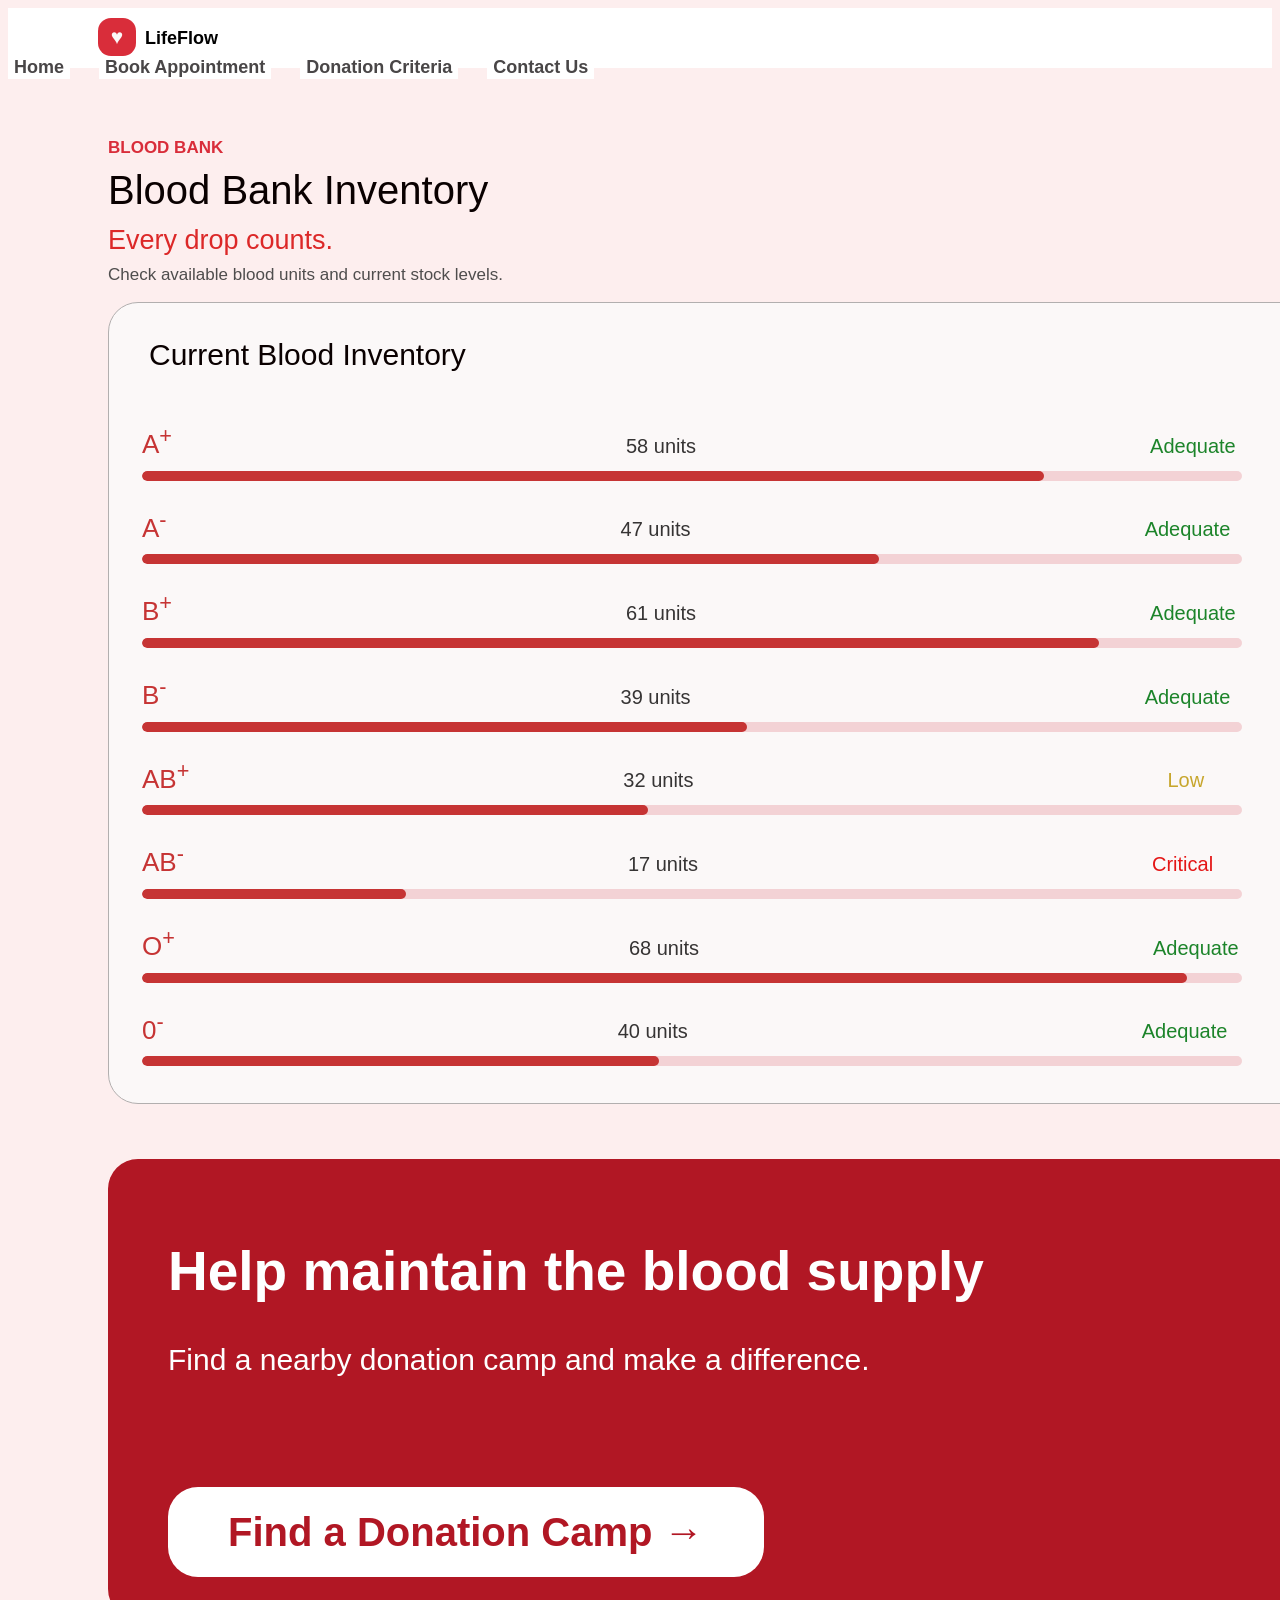
==== blood reserves.html @ 85eaa916 "Add files via upload" ====
<!DOCTYPE html>
<html lang="en">
<head>
    <meta charset="UTF-8">
    <meta name="viewport" content="width=device-width, initial-scale=1.0">
    <link rel="stylesheet" href="blood self.css">
    <link rel="shortcut icon" href="Screenshot.png" type="image/x-icon">
    <title>Blood bank</title>
</head>
<body class="body-2">
    <nav class="navbar">

        <div class="app-logo">
               <a href="blood self.html"><span class="app-logo-p1">♥</span></a>
               <span class="app-logo-p2">LifeFlow</span>
        </div>

        <div class="nav-buttons">
            <a href="blood self.html"><button class="home">Home</button></a>
            <a href="donation camp.html"><button class="appointment">Book Appointment</button></a>
            <button class="donation">Donation Criteria</button>
            <a href=""><button class="contact">Contact Us</button></a>
        </div>
     
    </nav>

    <p class="h1-"><b> BLOOD BANK</b></p>
    <p class="h1-sub"> Blood Bank Inventory</p>
    <p class="h1-sub-1">Every drop counts.</p>
    <p class="h1-sub-2">Check available blood units and current stock levels.</p>

    <div class="reserve-div-1">

        <p class="reserve-div-1-head">  Current Blood Inventory </p>

        <p class="aa-1">A<sup>+</sup></p>
        <p class="aa-2">58 units</p>
        <p class="aa-3">Adequate</p>
        <div class="bar1-out">
            <div class="bar1-in"></div>
        </div>

        <p class="aa-1">A<sup>-</sup></p>
        <p class="aa-2">47 units</p>
        <p class="aa-3">Adequate</p>
        <div class="bar1-out">
            <div class="bar1-in1"></div>
        </div>

        <p class="aa-1">B<sup>+</sup></p>
        <p class="aa-2">61 units</p>
        <p class="aa-3">Adequate</p>
        <div class="bar1-out">
            <div class="bar1-in2"></div>
        </div>

        <p class="aa-1">B<sup>-</sup></p>
        <p class="aa-2">39 units</p>
        <p class="aa-3">Adequate</p>
        <div class="bar1-out">
            <div class="bar1-in3"></div>
        </div>

        <p class="aa-1">AB<sup>+</sup></p>
        <p class="aa-2i">32 units</p>
        <p class="aa-3i"> Low</p>
        <div class="bar1-out">
            <div class="bar1-in4"></div>
        </div>

        <p class="aa-1">AB<sup>-</sup></p>
        <p class="aa-2ii">17 units</p>
        <p class="aa-3ii">Critical</p>
        <div class="bar1-out">
            <div class="bar1-in5"></div>
        </div>

        <p class="aa-1">O<sup>+</sup></p>
        <p class="aa-2">68 units</p>
        <p class="aa-3">Adequate</p>
        <div class="bar1-out">
            <div class="bar1-in6"></div>
        </div>

        <p class="aa-1">0<sup>-</sup></p>
        <p class="aa-2">40 units</p>
        <p class="aa-3">Adequate</p>
        <div class="bar1-out">
            <div class="bar1-in7"></div>
        </div>

    </div>

    <div class="reserve-div-2">
        <p class="reserve-div-2-1"><b> Help maintain the blood supply </b></p>
        <p class="reserve-div-2-2">Find a nearby donation camp and make a difference.</p>
        <a href="donation camp.html"><button class="reserve-div-2-3"><b>Find a Donation Camp →</b></button></a>
    </div>

</body>
</html>
---- blood self.css ----
.body {
    background-color: rgb(253, 238, 238);
    margin: 0px;
    padding: 0px;
}

.navbar {
    background-color: rgb(255, 255, 255);
    height: 60px;
}

.app-logo {
    display: inline-block;
    margin-left: 90px;
    margin-top: 10px;
}

.app-logo-p1 {
    width:38px;
    height:38px;
    border-radius:13px;
    background-color:#d92d3a;
    color:#fbf8f8;
    display:inline-grid;
    place-items:center;
    font-size:21px;
}

.app-logo-p2 {
    font-family: Arial, sans-serif;
    font-weight: 900;
    font-size: 18px;
    display: inline-block;
    margin-left: 5px;
    margin-right: 480px;
}

.nav-buttons {
    display: inline-block;
}

.home {
    color:#494647;
    font-family: Arial, sans-serif;
    font-size: 18px;
    background-color: rgb(255, 255, 255);
    border: 0px;
    cursor: pointer;
    font-weight: 600;
    transition: 0.3s;
}
.home:hover {
    color: rgb(206, 55, 55);
    background-color: #f3d2d5;
    border-radius: 5px;
    padding: 5px;
}
.home:active {
    opacity: 0.4;
}

.appointment {
    color:#494647;
    font-family: Arial, sans-serif;
    font-size: 18px;
    background-color: rgb(255, 255, 255);
    border: 0px;
    cursor: pointer;
    font-weight: 600;
    transition: 0.3s;
    margin-left: 25px;
}
.appointment:hover {
    color: rgb(206, 55, 55);
    background-color: #f3d2d5;
    border-radius: 5px;
    padding: 5px;
}
.appointment:active {
    opacity: 0.4;
}

.donation {
    color:#494647;
    font-family: Arial, sans-serif;
    font-size: 18px;
    background-color: rgb(255, 255, 255);
    border: 0px;
    cursor: pointer;
    font-weight: 600;
    transition: 0.3s;
    margin-left: 25px;
}
.donation:hover {
    color: rgb(206, 55, 55);
    background-color: #f3d2d5;
    border-radius: 5px;
    padding: 5px;
}
.donation:active {
    opacity: 0.4;
}

.contact {
    color:#494647;
    font-family: Arial, sans-serif;
    font-size: 18px;
    background-color: rgb(255, 255, 255);
    border: 0px;
    cursor: pointer;
    font-weight: 600;
    transition: 0.3s;
    margin-left: 25px;
}
.contact:hover {
    color: rgb(206, 55, 55);
    background-color: #f3d2d5;
    border-radius: 5px;
    padding: 5px;
}
.contact:active {
    opacity: 0.4;
}

.content-div-1 {
    background-color: rgb(255, 255, 255);
    height: 370px;
    width: 600px;
    margin-left: 160px;
    border-radius: 30px;
    display: inline-block;
    border: 1px solid rgb(233, 226, 226);
    vertical-align: top;
    margin-top: 50px;
}

.content-div-2 {
    background-color: rgb(158, 43, 43);
    height: 370px;
    width: 472px;
    margin-top: 50px;
    margin-left: 70px;
    border-radius: 30px;
    display: inline-block;
}

.content-1t1 {
    display: grid;
    margin-left: 50px;
    margin-top: 40px;
    color: rgb(182, 61, 61);
    background-color: rgb(251, 229, 229);
    height: 35px;
    width: 215px;
    place-items: center;
    border-radius: 20px;
    font-family: Arial, sans-serif;
    font-size: 13px;
}

.content-1t2 {
    font-family: sans-serif;
    font-size: 44px;
    margin-left: 50px;
    margin-top: 20px;
    margin-bottom: 20px;
}

.content-1t2-sub {
    color: rgb(237, 27, 27);
}

.content-1t3 {
    font-family: Arial, sans-serif;
    font-size: 17px;
    margin-left: 50px;
    margin-top: 10px;
    color: rgb(117, 116, 116);
}

.content-1t4 {
    font-size: 17px;
    margin-left: 50px;
    margin-top: 10px;
    color: rgb(255, 255, 255);
    display: inline-block;
    background-color: rgb(221, 43, 43);
    border-radius: 10px;
    padding-top: 10px;
    padding-bottom: 10px;
    padding-left: 20px;
    padding-right: 20px;
    border: 0px;
    transition: 0.3s;
    cursor: pointer;
}
.content-1t4:hover {
    opacity: 0.7;
}
.content-1t4:active {
    opacity: 0.5;
}

.content-1t5 {
    font-size: 17px;
    margin-left: 10px;
    margin-top: 10px;
    color: rgb(221, 43, 43);
    display: inline-block;
    background-color: rgb(255, 255, 255);
    border-radius: 10px;
    padding-top: 10px;
    padding-bottom: 10px;
    padding-left: 20px;
    padding-right: 20px;
    border: 1px solid rgb(221, 43, 43);
    transition: 0.3s;
    cursor: pointer;
}
.content-1t5:hover {
    opacity: 0.6;
}
.content-1t5:active {
    opacity: 0.3;
}

.content-2t1 {
    font-family: Arial, Helvetica, sans-serif;
    margin-left: 110px;
    margin-top: 40px;
    font-size: 26px;
    color: #fbf8f8;
}

.content-2-camp-1 {
    background-color: rgb(175, 51, 51);
    display: inline-block;
    border: 1px solid rgb(218, 113, 113);
    border-radius: 12px;
    margin-left: 15px;
    margin-top: 20px;
    height: 220px;
    width: 140px;
}

.content-1t2-1 {
    font-family: Arial, Helvetica, sans-serif;
    font-size: 20px;
    margin-left: 29px;
    color: rgb(255, 255, 255);
}

.content-1t2-2 {
    font-size: 19px;
    color: rgb(255, 255, 255);
    margin-left: 32px;

}

.content-1t2-3 {
    font-family: Arial, Helvetica, sans-serif;
    font-size: 15px;
    color: rgb(255, 255, 255);
    margin-left: 4px;
}


.content-1t2-4 {
    font-family: Arial, Helvetica, sans-serif;
    font-size: 20px;
    color: rgb(198, 28, 28);
    background-color: rgb(252, 249, 249);
    border-radius: 8px;
    border: 0px;
    margin-left: 18px;
    margin-top: 11px;
    margin-bottom: 20px;
    padding-right: 24px;
    padding-left: 24px;
    padding-top: 6px;
    padding-bottom: 6px;
    transition: 0.3s;
    cursor: pointer;
}
.content-1t2-4:hover {
    opacity: 0.7;
}
.content-1t2-4:active {
    opacity: 0.5;
}

.content-2-camp-2 {
    background-color: rgb(175, 51, 51);
    display: inline-block;
    border: 1px solid rgb(218, 113, 113);
    border-radius: 12px;
    margin-left: 5px;
    margin-top: 20px;
    height: 220px;
    width: 140px;
    vertical-align: top;
}

.content-2t2-1 {
    font-family: Arial, Helvetica, sans-serif;
    font-size: 20px;
    margin-left: 29px;
    color: rgb(255, 255, 255);
}

.content-2t2-2 {
    font-size: 19px;
    color: rgb(255, 255, 255);
    margin-left: 32px;

}

.content-2t2-3 {
    font-family: Arial, Helvetica, sans-serif;
    font-size: 15px;
    color: rgb(255, 255, 255);
    margin-left: 4px;
}


.content-2t2-4 {
    font-family: Arial, Helvetica, sans-serif;
    font-size: 20px;
    color: rgb(198, 28, 28);
    background-color: rgb(252, 249, 249);
    border-radius: 8px;
    border: 0px;
    margin-left: 18px;
    margin-top: 10px;
    margin-bottom: 20px;
    padding-right: 24px;
    padding-left: 24px;
    padding-top: 6px;
    padding-bottom: 6px;
    transition: 0.3s;
    cursor: pointer;
}
.content-2t2-4:hover {
    opacity: 0.7;
}
.content-2t2-4:active {
    opacity: 0.5;
}

.content-2-camp-3 {
    background-color: rgb(175, 51, 51);
    display: inline-block;
    border: 1px solid rgb(218, 113, 113);
    border-radius: 12px;
    margin-left: 5px;
    margin-top: 20px;
    height: 220px;
    width: 140px;
    vertical-align: top;
}

.overview {
    font-family: Arial, Helvetica, sans-serif;
    font-size: 36px;
    margin-left: 30px;
    margin-top: 60px;
    color: rgb(0, 0, 0);
    margin-bottom: 9px;
}

.overview-sub {
    font-family: Arial, Helvetica, sans-serif;
    font-size: 16px;
    margin-left: 30px;
    margin-top: 0px;
    color: rgb(104, 101, 101);
}

.overview-div-1 {
    background-color: rgb(255, 255, 255);
    height: 250px;
    width: 460px;
    margin-left: 11px;
    border-radius: 30px;
    display: inline-block;
    border: 1px solid rgb(233, 226, 226);
    vertical-align: top;
    margin-top: 20px;
    margin-bottom: 80px;
}

.view-1-1 {
    color:#d92d3a;
    font-family: Arial, sans-serif;
    font-size: 14px;
    background-color: rgb(251, 229, 229);
    border-radius: 15px;
    margin-left: 25px;
    margin-top: 30px;
    width: 25px;
    height: 25px;
    padding-top: 7px;
    padding-left: 8px;
    font-weight: 600;
}

.view-1-2 {
    margin-left: 25px;
    font-family: Arial, sans-serif;
    font-size: 20px;
    margin-top: 22px;
    font-weight: 700;
}

.view-1-3 {
    margin-left: 25px;
    font-family: Arial, sans-serif;
    font-size: 14px;
    margin-top: 5px;
    color: rgb(104, 101, 101);
}

.view-1-4 {
    margin-left: 25px;
    font-family: Arial, sans-serif;
    font-size: 14px;
    margin-top: 15px;
    color: rgb(0, 0, 0);
    border: 1px solid rgb(83, 82, 82);
    padding-top: 10px;
    padding-bottom: 10px;
    padding-left: 20px;
    padding-right: 20px;
    transition: 0.3s;
    border-radius: 10px;
    cursor: pointer;
}
.view-1-4:hover {
    opacity: 0.7;
}
.view-1-4:active {
    opacity: 0.5;
}

.view-2-4 {
    margin-left: 25px;
    font-family: Arial, sans-serif;
    font-size: 14px;
    margin-top: 15px;
    color: rgb(0, 0, 0);
    border: 1px solid rgb(83, 82, 82);
    padding-top: 10px;
    padding-bottom: 10px;
    padding-left: 20px;
    padding-right: 20px;
    transition: 0.3s;
    border-radius: 10px;
    cursor: pointer;
}
.view-2-4:hover {
    opacity: 0.7;
}
.view-2-4:active {
    opacity: 0.5;
}

.view-3-4 {
    margin-left: 25px;
    font-family: Arial, sans-serif;
    font-size: 14px;
    margin-top: 15px;
    color: rgb(0, 0, 0);
    border: 1px solid rgb(83, 82, 82);
    padding-top: 10px;
    padding-bottom: 10px;
    padding-left: 20px;
    padding-right: 20px;
    transition: 0.3s;
    border-radius: 10px;
    cursor: pointer;
}
.view-3-4:hover {
    opacity: 0.7;
}
.view-3-4:active {
    opacity: 0.5;
}

.body-2 {
    background-color: rgb(253, 238, 238);
}

.h1- {
    color:#d92d3a;
    font-family: Arial, sans-serif;
    font-size: 17px;
    margin-top: 70px;
    margin-left: 100px;
    margin-bottom: 10px;
}
.h1-sub {
    color: rgb(10, 0, 0);
    font-family: Arial, sans-serif;
    font-size: 40px;
    margin-top: 0px;
    margin-left: 100px;
    margin-bottom: 12px;
}

.h1-sub-1 {
    color: rgb(220, 40, 40);
    font-family: Arial, sans-serif;
    font-size: 27px;
    margin-top: 0px;
    margin-left: 100px;
    margin-bottom: 9px;
}

.h1-sub-2 {
    color: rgb(79, 77, 77);
    font-family: Arial, sans-serif;
    font-size: 17px;
    margin-top: 0px;
    margin-left: 100px;
}

.reserve-div-1 {
    background-color: rgb(251, 248, 248);
    height: 800px;
    width: 1200px;
    border:1px solid rgb(178, 175, 175);
    border-radius: 30px;
    margin-left: 100px;
}

.reserve-div-1-head {
    color: rgb(10, 0, 0);
    font-family: Arial, sans-serif;
    font-size: 30px;
    margin-top: 35px;
    margin-left: 40px;
    margin-bottom: 25px;
    font-weight: 400;
}

.aa-1 {
    font-family: Arial, sans-serif;
    color: rgb(198, 52, 52);
    font-size: 26px;
    margin-left: 33px;
    display: inline-block;
    margin-bottom: 0px;
}

.aa-2 {
    font-family: Arial, sans-serif;
    color: rgb(54, 52, 52);
    font-size: 20px;
    margin-left: 450px;
    display: inline-block;
    margin-bottom: 0px;
}

.aa-3 {
    font-family: Arial, sans-serif;
    color: rgb(28, 132, 42);
    font-size: 20px;
    margin-left: 450px;
    display: inline-block;
    margin-bottom: 0px;
}

.bar1-out {
    background-color: #f3d2d5;
    height: 10px;
    width: 1100px;
    border-radius: 10px;
    margin-left: 33px;
    margin-top: 11px;
    overflow: hidden;
}

.bar1-in {
    background-color: rgb(198, 52, 52);
    height: 10px;
    width: 82%;
    border-radius: 10px;
    margin-left: 0px;
}

.bar1-in1 {
    background-color: rgb(198, 52, 52);
    height: 10px;
    width: 67%;
    border-radius: 10px;
    margin-left: 0px;
}

.bar1-in2 {
    background-color: rgb(198, 52, 52);
    height: 10px;
    width: 87%;
    border-radius: 10px;
    margin-left: 0px;
}

.bar1-in3 {
    background-color: rgb(198, 52, 52);
    height: 10px;
    width: 55%;
    border-radius: 10px;
    margin-left: 0px;
}

.bar1-in4 {
    background-color: rgb(198, 52, 52);
    height: 10px;
    width: 46%;
    border-radius: 10px;
    margin-left: 0px;
}

.aa-2i {
    font-family: Arial, sans-serif;
    color: rgb(54, 52, 52);
    font-size: 20px;
    margin-left: 430px;
    display: inline-block;
    margin-bottom: 0px;
}

.aa-3i {
font-family: Arial, sans-serif;
    color: rgb(199, 166, 45);
    font-size: 20px;
    margin-left: 470px;
    display: inline-block;
    margin-bottom: 0px;
}

.bar1-in5 {
    background-color: rgb(198, 52, 52);
    height: 10px;
    width: 24%;
    border-radius: 10px;
    margin-left: 0px;
}

.aa-3ii {
    font-family: Arial, sans-serif;
    color: rgb(228, 22, 22);
    font-size: 20px;
    margin-left: 450px;
    display: inline-block;
    margin-bottom: 0px;
}

.aa-2ii {
    font-family: Arial, sans-serif;
    color: rgb(54, 52, 52);
    font-size: 20px;
    margin-left: 440px;
    display: inline-block;
    margin-bottom: 0px;
}

.bar1-in6 {
    background-color: rgb(198, 52, 52);
    height: 10px;
    width: 95%;
    border-radius: 10px;
    margin-left: 0px;
}

.bar1-in7 {
    background-color: rgb(198, 52, 52);
    height: 10px;
    width: 47%;
    border-radius: 10px;
    margin-left: 0px;
}

.reserve-div-2 {
    background-color: #b11724;
    height: 460px;
    width: 1200px;
    margin-left: 100px;
    border-radius: 30px;
    margin-top: 30px;
}

.reserve-div-2-1 {
    color: rgb(254, 255, 255);
    font-family: Arial, Helvetica, sans-serif;
    font-size: 55px;
    padding-top: 80px;
    margin-left: 60px;
    margin-bottom: 40px;
}

.reserve-div-2-2 {
    color: rgb(254, 255, 255);
    font-family: Arial, Helvetica, sans-serif;
    font-size: 30px;
    margin-left: 60px;
    padding-top: 0px;
}

.reserve-div-2-3 {
    background-color: #ffffff;
    color: #b11724;
    height: 90px;
    font-family: Arial, Helvetica, sans-serif;
    font-size: 40px;
    margin-left: 60px;
    margin-top: 80px;
    padding-left: 60px;
    padding-right: 60px;
    border-radius: 30px;
    border: 0px;
    transition: 0.3s;
    cursor: pointer;
}
.reserve-div-2-3:hover {
    opacity: 0.7;
}
.reserve-div-2-3:active {
    opacity: 0.4;
}

.body-3 {
    background-color: rgb(253, 238, 238);
}

.camp-head1 {
    color: #b11724;
    font-family: Arial, Helvetica, sans-serif;
    font-size: 17px;
    font-weight: 600;
    margin-top: 50px;
    margin-left: 90px;
}

.camp-head2 {
    font-family: Arial, Helvetica, sans-serif;
    font-size: 40px;
    margin-left: 90px;
    font-weight: 600;
    margin-top: 2px;
    margin-bottom: 26px;
}

.camp-head3 {
    color: rgb(102, 99, 99);
    font-size: 16px;
    margin-left: 90px;
    font-family: Arial, Helvetica, sans-serif;
}

.search-div {
    background-color: #ffffff;
    height: 200px;
    width: 1200px;
    margin-left: 90px;
    margin-top: 50px;
    border-radius: 20px;
}

.search-head {
    font-family: Arial, Helvetica, sans-serif;
    font-size: 27px;
    padding-top: 20px;
    margin-left: 30px;
    border-radius: 20px;
}

.search-l {
    color: rgb(83, 83, 83);
    font-family: Arial, Helvetica, sans-serif;
    font-size: 16px;
    display: inline-block;
    margin-left: 30px;
    margin-bottom: 0px;
}

.search-d {
    color: rgb(83, 83, 83);
    font-family: Arial, Helvetica, sans-serif;
    font-size: 16px;
    display: inline-block;
    margin-left: 260px;
    margin-bottom: 0px;
}

.search-o {
    color: rgb(83, 83, 83);
    font-family: Arial, Helvetica, sans-serif;
    font-size: 16px;
    display: inline-block;
    margin-left: 287px;
    margin-right: 200px;
    margin-bottom: 0px;
}

.search-1 {
    border-radius: 7px;
    border: 1px solid rgb(180, 179, 179);
    margin-top: 5px;
    margin-left: 30px;
    height: 40px;
    width: 300px;
}
input::placeholder {
    font-size: 16px;
    color: #373636;
}

.search-2 {
    border-radius: 7px;
    border: 1px solid rgb(180, 179, 179);
    margin-top: 5px;
    margin-left: 20px;
    height: 40px;
    width: 300px;
}

.search-comp {
    background-color: #b11724;
    color: #ffffff;
    border: 0px;
    font-family: Arial, Helvetica, sans-serif;
    font-size: 20px;
    margin-left: 30px;
    padding: 15px 35px;
    border-radius: 10px;
    transition: 0.3s;
}
.search-comp:hover {
    opacity: 0.8;
}
.search-comp:active {
    opacity: 0.5;
}

.donation-head {
    font-family: Arial, Helvetica, sans-serif;
    font-size: 30px;
    padding-top: 20px;
    margin-left: 90px;
    border-radius: 20px;
}

.camp-a {
    background-color: #ffffff;
    height: 200px;
    width: 1200px;
    margin-left: 90px;
    margin-top: 50px;
    border-radius: 20px;
}

.camp-b {
    background-color: #ffffff;
    height: 200px;
    width: 1200px;
    margin-left: 90px;
    margin-top: 50px;
    border-radius: 20px;
}

.camp-c {
    background-color: #ffffff;
    height: 200px;
    width: 1200px;
    margin-left: 90px;
    margin-top: 50px;
    border-radius: 20px;
}

.camp-a-div {
    background-color: rgb(251, 223, 223);
    height: 140px;
    display: inline-block;
    margin-top: 30px;
    margin-left: 30px;
    width: 140px;
    border-radius: 10px;
}

.camp-a-div-div {
    color: #b11724;
    font-family: Arial, Helvetica, sans-serif;
    font-size: 45px;
    margin-left: 40px;
    margin-top: 25px;
    margin-bottom: 7px;
    margin-right: 40px;
}

.camp-a-div-span {
    color: #b11724;
    font-family: Arial, Helvetica, sans-serif;
    font-size: 19px;
    margin-top: 0px;
    margin-left: 0px;
    padding-left: 30px;
}

.camp-a-div2 {
    display: inline-block;
    margin-left: 20px;
    vertical-align: top;
    margin-top: 40px;
}

.camp-a-head {
    font-family: Arial, Helvetica, sans-serif;
    font-size: 24px;
    font-weight: bold;
    margin-top: 0px;
    margin-bottom: 0px;
}

.camp-a-main {
    color: #494647;
    font-family: Arial, Helvetica, sans-serif;
    margin-bottom: 0px;
    margin-top: 5px;
}

.camp-a-foot {
    color: #098235;
    font-family: Arial, Helvetica, sans-serif;
    font-weight: bold;
    display: inline-block;
    margin-top: 20px;
    vertical-align: top;
}

.camp-a-button {
    color: #ffffff;
    background-color: #d92d3a;
    padding: 20px 30px;
    font-family: Arial, Helvetica, sans-serif;
    font-size: 20px;
    display: inline-block;
    margin-left: 600px;
    border: 0px;
    border-radius: 10px;
    margin-top: 0px;
    vertical-align: top;
    transition: 0.15s;
}
.camp-a-button:hover {
    opacity: 0.8;
}
.camp-a-button:active {
    opacity: 0.5;
}

.map-section iframe {
    width: 95%;
    height: 400px;
    border: none;
    border-radius: 10px;
    margin-top: 15px;
    margin-left: 30px;
    margin-bottom: 30px;
}

.map-div {
    background-color: #ffffff;
    margin-left: 90px;
    width: 1200px;
    border-radius: 20px;
}

.map-head {
    margin-left: 30px;
    font-family: Arial, Helvetica, sans-serif;
    font-size: 27px;
    padding-top: 30px;
}
.map-main {
    margin-left: 30px;
    font-family: Arial, Helvetica, sans-serif;
    font-size: 14px;
    margin-top: 0px;
    color: #494647;
}
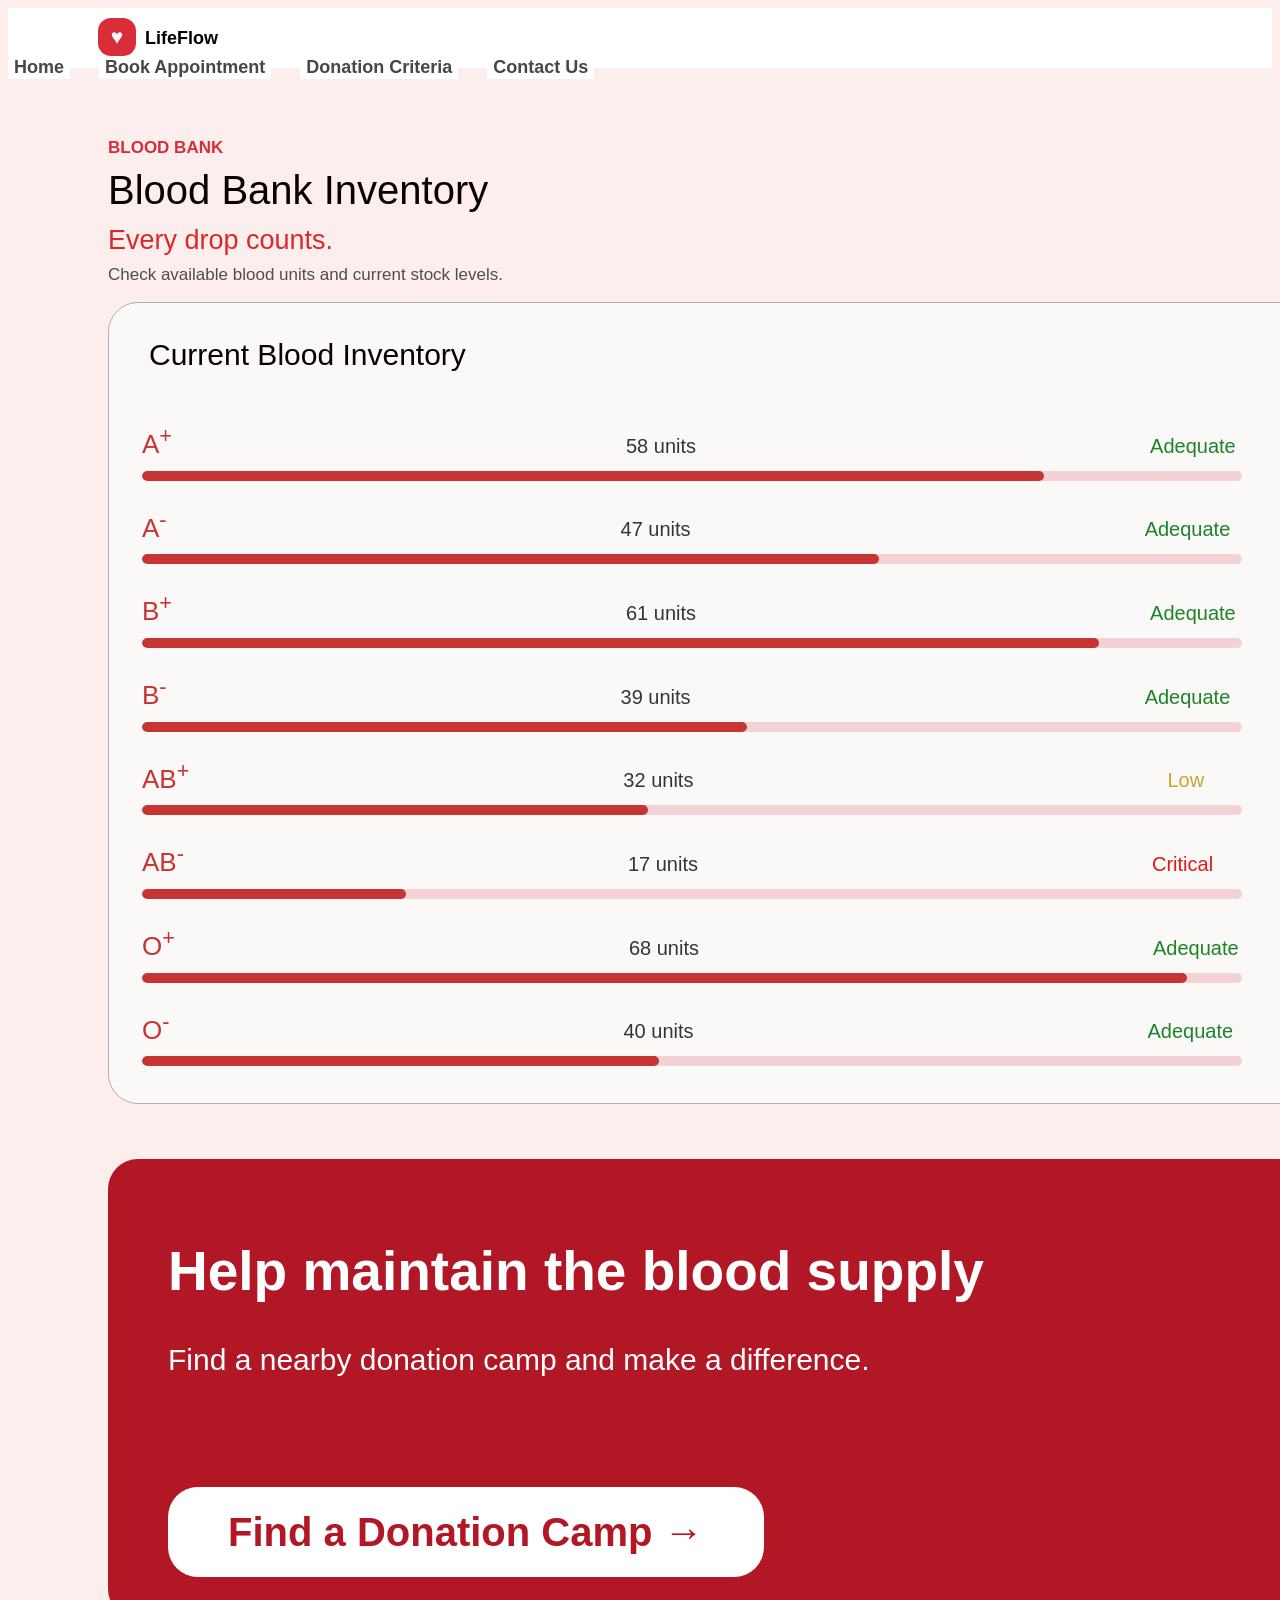
==== commit 66a4d525: "Fix HTML formatting and structure" ====
--- a/blood reserves.html
+++ b/blood reserves.html
@@ -16,7 +16,7 @@
         </div>
 
         <div class="nav-buttons">
-            <a href="blood self.html"><button class="home">Home</button></a>
+            <a href="index.html"><button class="home">Home</button></a>
             <a href="donation camp.html"><button class="appointment">Book Appointment</button></a>
             <button class="donation">Donation Criteria</button>
             <a href=""><button class="contact">Contact Us</button></a>
@@ -82,7 +82,7 @@
             <div class="bar1-in6"></div>
         </div>
 
-        <p class="aa-1">0<sup>-</sup></p>
+        <p class="aa-1">O<sup>-</sup></p>
         <p class="aa-2">40 units</p>
         <p class="aa-3">Adequate</p>
         <div class="bar1-out">
@@ -98,4 +98,4 @@
     </div>
 
 </body>
-</html>+</html>
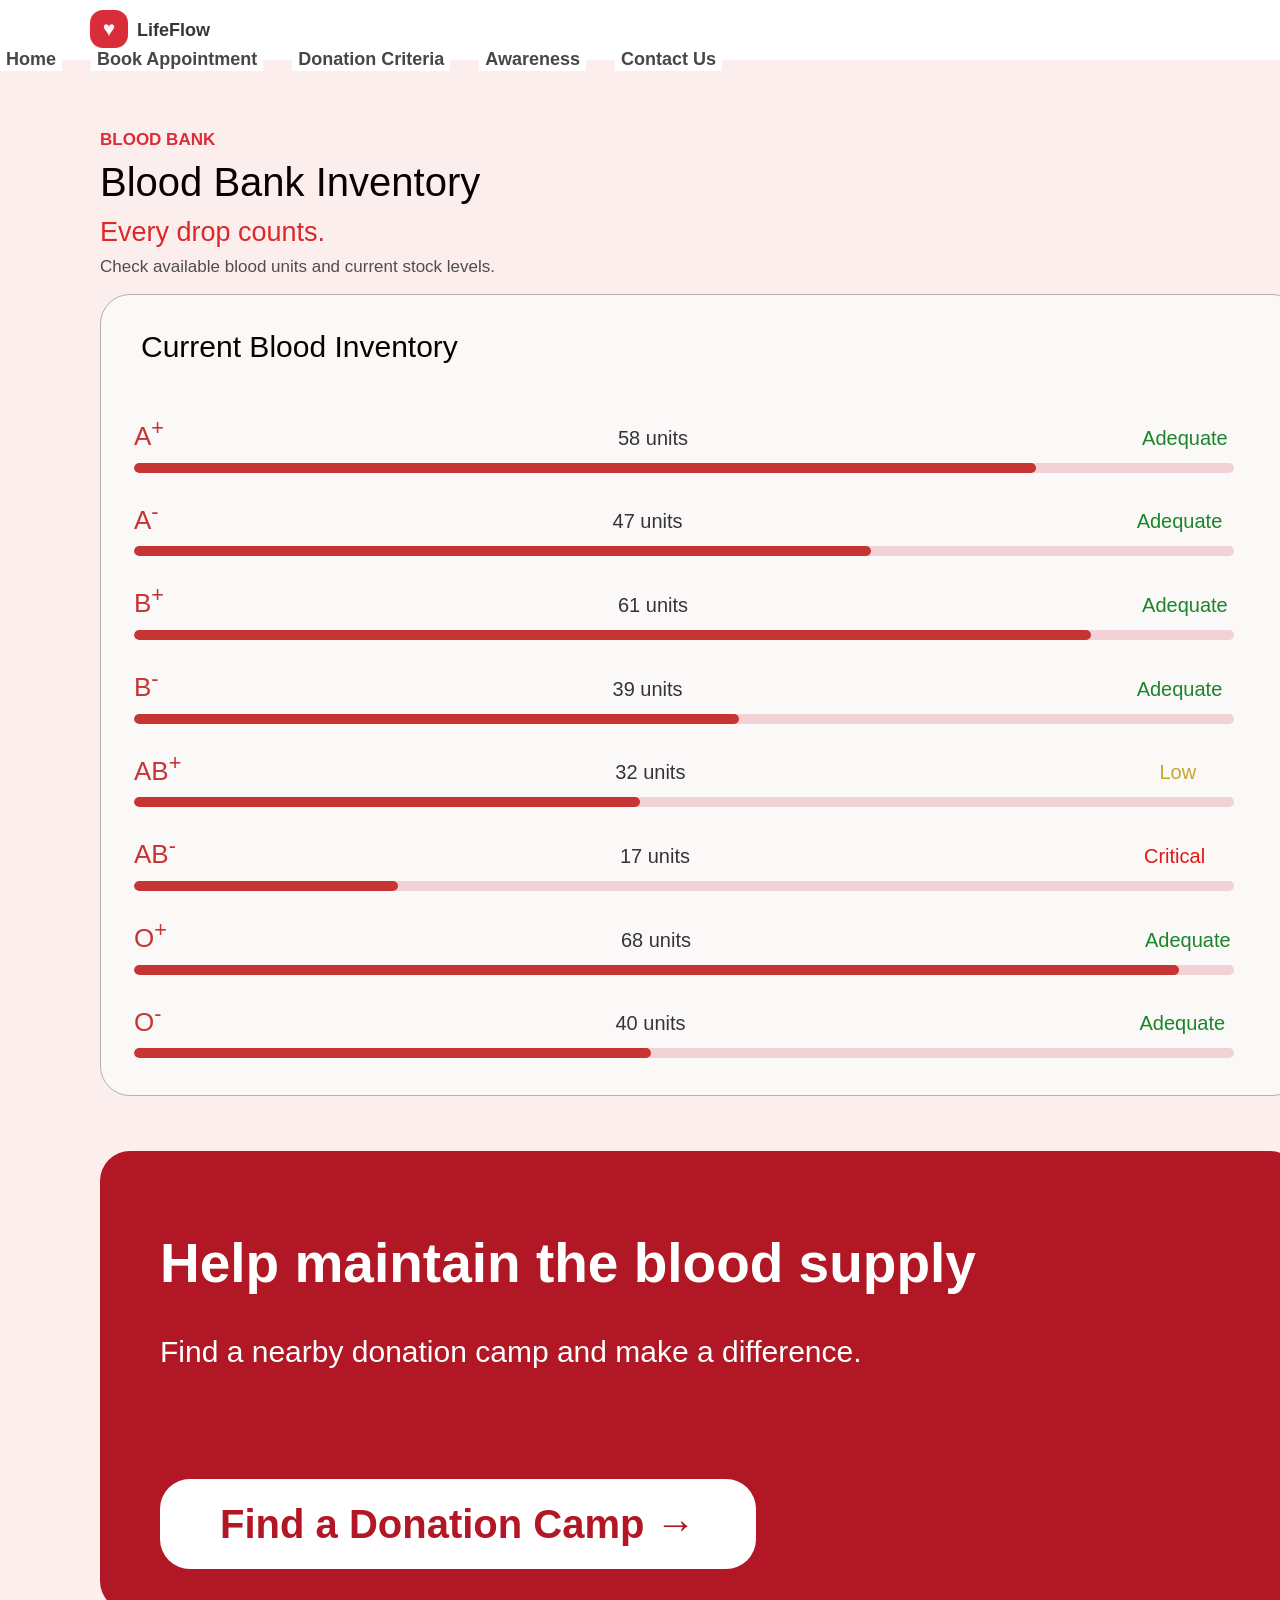
==== commit a1230b80: "Add files via upload" ====
--- a/blood reserves.html
+++ b/blood reserves.html
@@ -4,22 +4,23 @@
     <meta charset="UTF-8">
     <meta name="viewport" content="width=device-width, initial-scale=1.0">
     <link rel="stylesheet" href="blood self.css">
-    <link rel="shortcut icon" href="Screenshot.png" type="image/x-icon">
+    <link rel="shortcut icon" href="Red Rounded Heart Icon.png" type="image/x-icon">
     <title>Blood bank</title>
 </head>
-<body class="body-2">
+<body class="body">
     <nav class="navbar">
 
-        <div class="app-logo">
-               <a href="blood self.html"><span class="app-logo-p1">♥</span></a>
+        <a href="index.html" class="anchor-1"><div class="app-logo">
+               <span class="app-logo-p1">♥</span>
                <span class="app-logo-p2">LifeFlow</span>
-        </div>
+        </div></a>
 
         <div class="nav-buttons">
             <a href="index.html"><button class="home">Home</button></a>
             <a href="donation camp.html"><button class="appointment">Book Appointment</button></a>
-            <button class="donation">Donation Criteria</button>
-            <a href=""><button class="contact">Contact Us</button></a>
+            <a href="donation criteria.html"><button class="donation">Donation Criteria</button></a>
+            <a href="awareness.html"><button class="contact">Awareness</button></a>
+            <a href="contact.html"><button class="contact">Contact Us</button></a>
         </div>
      
     </nav>
@@ -98,4 +99,4 @@
     </div>
 
 </body>
-</html>
+</html>
--- a/blood self.css
+++ b/blood self.css
@@ -11,7 +11,6 @@
 
 .app-logo {
     display: inline-block;
-    margin-left: 90px;
     margin-top: 10px;
 }
 
@@ -27,12 +26,12 @@
 }
 
 .app-logo-p2 {
+    color: #373636;
     font-family: Arial, sans-serif;
     font-weight: 900;
     font-size: 18px;
     display: inline-block;
     margin-left: 5px;
-    margin-right: 480px;
 }
 
 .nav-buttons {
@@ -123,7 +122,7 @@
 }
 
 .content-div-1 {
-    background-color: rgb(255, 255, 255);
+    background: linear-gradient(140deg,rgb(255, 255, 255) 50%,rgb(245, 226, 226) 80%);
     height: 370px;
     width: 600px;
     margin-left: 160px;
@@ -135,7 +134,7 @@
 }
 
 .content-div-2 {
-    background-color: rgb(158, 43, 43);
+    background:linear-gradient(70deg,#9f2828 20%,#f75c5c 100%);
     height: 370px;
     width: 472px;
     margin-top: 50px;
@@ -233,7 +232,6 @@
 }
 
 .content-2-camp-1 {
-    background-color: rgb(175, 51, 51);
     display: inline-block;
     border: 1px solid rgb(218, 113, 113);
     border-radius: 12px;
@@ -486,10 +484,6 @@
     opacity: 0.5;
 }
 
-.body-2 {
-    background-color: rgb(253, 238, 238);
-}
-
 .h1- {
     color:#d92d3a;
     font-family: Arial, sans-serif;
@@ -728,10 +722,6 @@
     opacity: 0.4;
 }
 
-.body-3 {
-    background-color: rgb(253, 238, 238);
-}
-
 .camp-head1 {
     color: #b11724;
     font-family: Arial, Helvetica, sans-serif;
@@ -825,7 +815,7 @@
 }
 
 .search-comp {
-    background-color: #b11724;
+    background-color: #d92d3a;
     color: #ffffff;
     border: 0px;
     font-family: Arial, Helvetica, sans-serif;
@@ -878,7 +868,7 @@
 }
 
 .camp-a-div {
-    background-color: rgb(251, 223, 223);
+    background:linear-gradient(135deg, rgb(251, 249, 249) 40%,rgb(251, 223, 223) 90%);
     height: 140px;
     display: inline-block;
     margin-top: 30px;
@@ -973,6 +963,7 @@
     margin-left: 90px;
     width: 1200px;
     border-radius: 20px;
+    margin-bottom: 40px;
 }
 
 .map-head {
@@ -987,4 +978,875 @@
     font-size: 14px;
     margin-top: 0px;
     color: #494647;
+}
+
+.contact-head {
+    color: #c32230;
+    font-family: Arial, Helvetica, sans-serif;
+    font-size: 15px;
+    padding-left: 90px;
+    padding-top: 40px;
+    margin-bottom: 7px;
+}
+
+.contact-main {
+    font-family: Arial, Helvetica, sans-serif;
+    font-size: 42px;
+    padding-left: 90px;
+    font-weight: 550;
+    margin-top: 0px;
+    margin-bottom: 0px;
+}
+.contact-foot {
+    color: #828080;
+    font-family: Arial, Helvetica, sans-serif;
+    padding-left: 90px;
+}
+
+.contact-1 {
+    background:linear-gradient(135deg, rgb(255, 255, 255) 20%,rgb(255, 243, 243) 70%);
+    height: 600px;
+    width: 40%;
+    border: 2px solid rgb(252, 207, 207);
+    border-radius: 7px;
+    margin-left: 90px;
+    display: inline-block;
+    vertical-align: top;
+    margin-top: 30px;
+    margin-bottom: 60px;
+}
+
+.contact-2 {
+    background:linear-gradient(135deg, rgb(255, 255, 255) 20%,rgb(255, 243, 243) 70%);
+    height: 600px;
+    width: 45%;
+    border: 2px solid rgb(252, 207, 207);
+    border-radius: 7px;
+    margin-left: 20px;
+    display: inline-block;
+    margin-top: 30px;
+    margin-bottom: 60px;
+}
+
+.contact-1-info {
+    font-size: 26px;
+    font-family: Arial, Helvetica, sans-serif;
+    font-weight: 500;
+    margin-left: 30px;
+    margin-bottom: 0px;
+}
+
+.contact-1-sub {
+    color: #747272;
+    font-family: Arial, Helvetica, sans-serif;
+    margin-left: 30px;
+}
+
+.contact-1-email {
+    border-bottom: 2px solid rgb(253, 235, 235);
+    width: 90%;
+    margin-left: 30px;
+}
+
+.c1-email {
+    font-family: Arial, Helvetica, sans-serif;
+    margin-top: 35px;
+    color: #636262;
+    font-size: 14px;
+    margin-bottom: 0px;
+}
+
+.c1-email-sub {
+    font-family: Arial, Helvetica, sans-serif;
+    color: #636262;
+    font-size: 14px;
+    margin-top: 22px;
+    margin-bottom: 30px;
+}
+
+.c2-name {
+    font-family: Arial, Helvetica, sans-serif;
+    margin-top: 35px;
+    color: #636262;
+    font-size: 14px;
+    margin-bottom: 0px;
+    padding-left: 30px;
+}
+
+.input-1 {
+    margin-left: 30px;
+    border: 1px solid rgb(217, 212, 212);
+    border-radius: 4px;
+    width: 80%;
+    height: 30px;
+}
+
+.input-1::placeholder {
+    color: #828080;
+    font-family: Arial, Helvetica, sans-serif;
+    font-size: 14px;
+}
+
+.textarea-1 {
+    margin-left: 30px;
+    width: 80%;
+    height: 140px;
+    color: #828080;
+    font-size: 15px;
+    max-width: 80%;
+    max-height: 90px;
+}
+
+.send {
+    background-color: #d92d3a;
+    color: #ffffff;
+    border: 0px;
+    font-family: Arial, Helvetica, sans-serif;
+    font-size: 20px;
+    margin-left: 260px;
+    padding: 15px 55px;
+    border-radius: 7px;
+    transition: 0.3s;
+    margin-top: 10px;
+}
+.send:hover {
+    opacity: 0.8;
+}
+.send:active {
+    opacity: 0.5;
+}
+
+.anchor-1 {
+    width: fit-content;
+    display: inline-block;
+    margin-right: 430px;
+    margin-left: 90px;
+}
+
+.awareness-head {
+    color: rgb(202, 29, 29);
+    font-family: Arial, Helvetica, sans-serif;
+    font-weight: bold;
+    letter-spacing: 2px;
+    font-size: 14px;
+    margin-top: 50px;
+    margin-left: 90px;
+}
+
+.awareness-main-1{
+    margin: 0 0 0 90px;
+    font-family: Arial, Helvetica, sans-serif;
+    font-weight: bold;
+    font-size: 60px;
+}
+
+.awareness-main-2 {
+    margin: 0 0 0 90px;
+    font-family: Arial, Helvetica, sans-serif;
+    font-weight: bold;
+    font-size: 60px;
+    color: #e83342;
+    padding-bottom: 10px;
+}
+
+.aware-div {
+    background-color: rgb(253, 238, 238);
+}
+
+.awareness-foot {
+    color: #747272;
+    font-family: Arial, Helvetica, sans-serif;
+    margin-left: 90px;
+}
+
+.aware-btn-1 {
+    font-size: 20px;
+    margin-left: 90px;
+    margin-top: 40px;
+    margin-bottom: 40px;
+    color: rgb(255, 255, 255);
+    background-color: rgb(221, 43, 43);
+    border-radius: 8px;
+    padding-top: 25px;
+    padding-bottom: 25px;
+    padding-left: 35px;
+    padding-right: 35px;
+    border: 0px;
+    transition: 0.3s;
+    cursor: pointer;
+    font-weight: bold;
+}
+.aware-btn-1:hover {
+    opacity: 0.7;
+}
+.aware-btn-1:active {
+    opacity: 0.5;
+}
+
+.img-aware {
+    position: absolute;
+    right: 70px;
+    top: 90px;
+    width: 600px;
+}
+
+.aware-div-white {
+    background-color: white;
+    height: 1750px;
+}
+
+.aware-2-head {
+    color: rgb(202, 29, 29);
+    font-family: Arial, Helvetica, sans-serif;
+    letter-spacing: 2px;
+    font-size: 17px;
+    text-align: center;
+    padding-top: 50px;
+}
+
+.aware-2-main {
+    font-family: Arial, Helvetica, sans-serif;
+    font-weight: bold;
+    font-size: 34px;
+    text-align: center;
+    margin-top: 0px;
+    letter-spacing: 1px;
+    margin-bottom: 20px;
+}
+
+.aware-2-foot {
+    color: #747272;
+    font-family: Arial, Helvetica, sans-serif;
+    text-align: center;
+}
+
+.aware-box-1 {
+    display: inline-block;
+    margin-left: 140px;
+    background-color: transparent;
+    width: 300px;
+}
+
+.aware-box-1-symbol {
+    color: #b11724;
+    background-color: rgb(253, 238, 238);
+    border-radius: 60px;
+    font-size: 41px;
+    padding: 10px 22px;
+    display: inline-block;
+    margin-bottom: 0px;
+    text-align: center;
+    margin-left: 115px;
+}
+
+.aware-box-1-head {
+    font-family: Arial, Helvetica, sans-serif;
+    font-weight: bold;
+    text-align: center;
+    font-size: 19px;
+}
+
+.aware-box-1-foot {
+    color: #747272;
+    text-align: center;
+    font-family: Arial, Helvetica, sans-serif;
+    font-size: 14px;
+}
+
+.aware-box-2 {
+    display: inline-block;
+    background-color: transparent;
+    width: 300px;
+}
+.top {
+    position: fixed;
+    right: 30px;
+    color: #f83f4e;
+    bottom: 20px;
+    font-weight: 900;
+    font-size: 33px;
+    background-color: rgb(255, 253, 253);
+    border-radius: 24px;
+    padding-left: 15px;
+    padding-right: 15px;
+    border: 1px solid rgb(247, 212, 212);
+    cursor: pointer;
+    transition: 0.3s;
+}
+
+.top-2 {
+    position: fixed;
+    right: 30px;
+    color: #f83f4e;
+    bottom: 20px;
+    font-weight: 900;
+    font-size: 33px;
+    background-color: rgb(255, 255, 255);
+    border-radius: 24px;
+    padding-left: 15px;
+    padding-right: 15px;
+    border: 1px solid rgb(247, 212, 212);
+    cursor: pointer;
+    transition: 0.3s;
+}
+
+.top-2:hover {
+    opacity: 0.7;
+}
+.top-2:active {
+    opacity: 0.4;
+}
+.top:hover {
+    opacity: 0.7;
+}
+.top:active {
+    opacity: 0.4;
+}
+
+.aware-div-pink {
+    background-color: #fff1f1;
+    width: 60%;
+    height: 200px;
+    margin-left: 20%;
+    margin-top: 80px;
+    border-radius: 20px;
+    border: 1px solid rgb(248, 220, 220);
+}
+
+.pink-head {
+    color: rgb(202, 29, 29);
+    font-family: Arial, Helvetica, sans-serif;
+    letter-spacing: 1px;
+    font-size: 14px;
+    padding-left: 50px;
+    padding-top: 10px;
+}
+
+.pink-main-1 {
+    font-family: Arial, Helvetica, sans-serif;
+    font-weight: bold;
+    font-size: 34px;
+    padding-left: 50px;
+    margin-top: 30px;
+    margin-bottom: 15px;
+}
+
+.pink-main-2 {
+    font-family: Arial, Helvetica, sans-serif;
+    font-weight: bold;
+    font-size: 34px;
+    color: #e83342;
+    padding-left: 50px;
+    margin-top: 0px;
+}
+
+.pink-left {
+    border-left: #c32230;
+    display: inline-block;
+    width: 400px;
+    vertical-align: top;
+    margin-left: 50px;
+}
+
+.pink-right {
+    display: inline-block;
+    height: 80px;
+    width: 50%;
+    border-left: 1px solid rgb(250, 209, 209);
+    margin-top: 70px;
+}
+
+.pink-right-text {
+    padding-left: 30px;
+    font-family: Arial, Helvetica, sans-serif;
+    font-size: 17px;
+    color: #747272;
+}
+
+.aware-myth-head {
+    color: rgb(202, 29, 29);
+    font-family: Arial, Helvetica, sans-serif;
+    font-weight: bold;
+    letter-spacing: 3px;
+    font-size: 14px;
+    margin-top: 50px;
+    margin-left: 15%;
+}
+
+.aware-myth-main {
+    margin-top: 0px;
+    font-family: Arial, Helvetica, sans-serif;
+    font-weight: bold;
+    font-size: 33px;
+    margin-left: 15%;
+    margin-bottom: 0px;
+}
+
+.aware-myth-foot {
+    color: #636262;
+    margin-left: 15%;
+    font-family: Arial, Helvetica, sans-serif;
+}
+
+.myth-1 {
+    width: 70%;
+    height: 100px;
+    border: 1px solid rgb(255, 211, 211);
+    margin-left: 15%;
+    margin-top: 30px;
+    border-radius: 10px;
+}
+
+.myth-1-1 {
+    display: inline-block;
+}
+
+.myth-1-2 {
+    display: inline-block;
+    margin-left: 210px;
+}
+
+.myth-sec {
+    color: #c32230;
+    letter-spacing: 1px;
+    font-family: Arial, Helvetica, sans-serif;
+    font-weight: bold;
+    font-size: 12px;
+    margin-left: 25px;
+    background-color: #faebeb;
+    display: inline-block;
+    border-radius: 11px;
+    padding-left: 6px;
+    padding-right: 6px;
+    padding-top: 4px;
+    padding-bottom: 4px;
+    margin-bottom: 0px;
+    margin-top: 25px;
+}
+
+.myth-1-state {
+    font-family: Arial, Helvetica, sans-serif;
+    margin-left: 25px;
+    color: #676666;
+    margin-top: 10px;
+}
+
+.fact-sec {
+    color: #256a2f;
+    letter-spacing: 1px;
+    font-family: Arial, Helvetica, sans-serif;
+    font-weight: bold;
+    font-size: 12px;
+    background-color: #f1fdec;
+    display: inline-block;
+    border-radius: 11px;
+    padding-left: 6px;
+    padding-right: 6px;
+    padding-top: 4px;
+    padding-bottom: 4px;
+    margin-bottom: 0px;
+    margin-top: 25px;
+}
+
+ .fact-1-state {
+    font-family: Arial, Helvetica, sans-serif;
+    color: #676666;
+    margin-top: 10px;
+ }
+
+ .myth-2-2 {
+    display: inline-block;
+    margin-left: 125px;
+ }
+
+ .myth-3-2 {
+    display: inline-block;
+    margin-left: 90px;
+ }
+
+ .myth-4-2 {
+    display: inline-block;
+    margin-left: 145px;
+ }
+
+ .last-aware {
+    width: 70%;
+    height: 200px;
+    background: linear-gradient(140deg,rgb(168, 41, 41) 20%,rgb(200, 23, 23) 70%);
+    margin-left: 15%;
+    margin-top: 80px;
+    border-radius: 20px;
+ }
+
+ .aware-last-p1 {
+    color: #ffffff;
+    letter-spacing: 3px;
+    font-family: Arial, Helvetica, sans-serif;
+    font-size: 14px;
+    padding-top: 30px;
+    padding-left: 50px;
+ }
+
+ .aware-last-p2 {
+    color: #ffffff;
+    font-family: Arial, Helvetica, sans-serif;
+    font-size: 28px;
+    font-weight: bold;
+    padding-left: 50px;
+ }
+
+ .aware-last-p3 {
+    color: #ffffff;
+    font-family: Arial, Helvetica, sans-serif;
+    font-size: 17px;
+    padding-left: 50px;
+ }
+
+ .last-aware-div {
+    display: inline-block;
+ }
+
+ .last-aware-btn {
+    background-color: white;
+    color: #c32230;
+    font-weight: bold;
+    border: 0px;
+    padding: 17px 22px 17px 22px;
+    font-size: 20px;
+    border-radius: 12px;
+    margin-left: 200px;
+    margin-top: 70px;
+    vertical-align: top;
+    transition: 0.2s;
+ }
+ .last-aware-btn:hover {
+    opacity: 0.8;
+ }
+ .last-aware-btn:active {
+    opacity: 0.5;
+ }
+
+ .criteria-image {
+    position: absolute;
+    right: 200px;
+    top: 90px;
+    width: 580px;
+    height: 400px;
+
+ }
+
+ .criteria-head-real {
+    font-family: Arial, Helvetica, sans-serif;
+    margin-left: 90px;
+    color: #c32230;
+    background-color: #feb9b9;
+    display: inline-block;
+    border-radius: 11px;
+    padding-left: 6px;
+    padding-right: 6px;
+    padding-top: 4px;
+    padding-bottom: 4px;
+    margin-top: 80px;
+    font-weight: bold;
+ }
+
+
+.criteria-head-1 {
+    font-family: Arial, Helvetica, sans-serif;
+    font-size: 42px;
+    font-weight: bold;
+    margin-left: 90px;
+    margin-top: 0px;
+    margin-bottom: 0px;
+}
+
+.criteria-head-2 {
+    font-family: Arial, Helvetica, sans-serif;
+    font-size: 42px;
+    font-weight: bold;
+    margin-left: 90px;
+    color: #b11724;
+    margin-top: 0px;
+    margin-bottom: 0px;
+}
+
+.criteria-main {
+    font-family: Arial, Helvetica, sans-serif;
+    font-size: 20px;
+    margin-left: 90px;
+    color: #515151;
+}
+
+.goto-checker {
+    color: white;
+    background-color: #cd202f;
+    padding: 15px 26px 15px 26px;
+    border: 0px;
+    border-radius: 10px;
+    font-size: 18px;
+    margin-left: 90px;
+    margin-top: 30px;
+    font-weight: bold;
+    transition: 0.2s;
+}
+.goto-checker:hover {
+    opacity: 0.8;
+}
+.goto-checker:active {
+    opacity: 0.5;
+}
+
+.white-div {
+    width: 100%;
+    height: 1570px;
+    background-color: white;
+    margin-top: 0px;
+}
+
+.criteria-donor-head {
+    text-align: center;
+    font-size: 33px;
+    font-weight: bold;
+    font-family: Arial, Helvetica, sans-serif;
+    padding-top: 50px;
+    margin-bottom: 10px;
+    margin-top: 0px;
+}
+
+.criteria-donor-main {
+    color: #636262;
+    font-family: Arial, Helvetica, sans-serif;
+    text-align: center;
+}
+
+.criteria-div-1 {
+    display: inline-block;
+    background-color: #fceaea;
+    height: 200px;
+    width: 230px;
+    margin-left: 300px;
+    margin-top: 50px;
+    border-radius: 20px;
+    border: 1px solid rgb(255, 202, 202);
+}
+
+.criteria-div-1-p1 {
+    font-size: 40px;
+    margin-top: 30px;
+    background-color: white;
+    color: #c32230;
+    border-radius: 30px;
+    display: inline-block;
+    padding: 5px 11px 5px 11px;
+    margin-left: 84px;
+    margin-bottom: 0px;
+}
+
+.criteria-div-1-p2 {
+    font-family: Arial, Helvetica, sans-serif;
+    font-weight: bold;
+    text-align: center;
+    font-size: 21px;
+}
+
+.criteria-div-1-p3 {
+    font-family: Arial, Helvetica, sans-serif;
+    font-weight: bold;
+    text-align: center;
+    color: #b11724;
+    margin-top: 0px;
+}
+
+.criteria-div-2 {
+    display: inline-block;
+    background-color: #fceaea;
+    height: 200px;
+    width: 230px;
+    margin-left: 110px;
+    margin-top: 50px;
+    border-radius: 20px;
+    border: 1px solid rgb(255, 202, 202);
+    vertical-align: top;
+}
+
+.criteria-div-2-p1 {
+    font-size: 40px;
+    margin-top: 30px;
+    background-color: white;
+    color: #c32230;
+    border-radius: 30px;
+    display: inline-block;
+    padding: 5px 13px 5px 13px;
+    margin-left: 84px;
+    margin-bottom: 0px;
+}
+
+.criteria-div-3-p1 {
+    font-size: 40px;
+    margin-top: 30px;
+    background-color: white;
+    color: #c32230;
+    border-radius: 30px;
+    display: inline-block;
+    padding: 5px 16px 5px 16px;
+    margin-left: 84px;
+    margin-bottom: 0px;
+}
+
+.imp-div-cri {
+    width: 70%;
+    height: 120px;
+    background-color: #fdebec;
+    margin-top: 60px;
+    margin-left: 15%;
+    border-radius: 12px;
+    box-shadow: -5px 0px 0px rgb(200, 47, 47);
+}
+
+.imp-div-cri-d1 {
+    display: inline-block;
+    vertical-align: top;
+}
+
+.imp-div-cri-d2 {
+    display: inline-block;
+    margin-left: 20px;
+    margin-top: 14px;
+}
+
+.imp-div-cri-p1 {
+    color: #b11724;
+    font-size: 80px;
+    font-weight: bold;
+    margin-top: 14px;
+    padding-left: 20px;
+}
+
+.imp-div-p-span {
+    color: #b11724;
+    font-size: 20px;
+    font-family: Arial, Helvetica, sans-serif;
+    font-weight: bold;
+}
+
+.imp-div-cri-p2 {
+    color: #323232;
+    font-family: Arial, Helvetica, sans-serif;
+    font-size: 20px;
+}
+
+.criteria-new-div {
+    background-color: rgb(255, 243, 243);
+    width: 100%;
+    height: 500px;
+    margin-top: 80px;
+}
+
+.criteria-new-head {
+    font-family: Arial, Helvetica, sans-serif;
+    font-size: 30px;
+    text-align: center;
+    padding-top: 40px;
+    font-weight: bold;
+    margin-bottom: 10px;
+}
+
+.criteria-new-main {
+    color: #515151;
+    font-family: Arial, sans-serif;
+    font-size: 17px;
+    text-align: center;
+}
+
+.criteria-new-div-d1 {
+    display: inline-block;
+    background-color: white;
+    height: 180px;
+    width: 270px;
+    margin-left: 300px;
+    margin-top: 50px;
+    border-radius: 20px;
+    border: 1px solid rgb(255, 202, 202);
+}
+
+.criteria-new-div-d2 {
+    display: inline-block;
+    background-color: white;
+    height: 180px;
+    width: 270px;
+    margin-left: 50px;
+    margin-top: 50px;
+    border-radius: 20px;
+    border: 1px solid rgb(255, 202, 202);
+    vertical-align: top;
+}
+
+.criteria-new-div-d1-p1 {
+    color: #c32230;
+    font-family: Arial, Helvetica, sans-serif;
+    font-weight: bold;
+    margin-left: 14px;
+    margin-top: 25px;
+}
+
+.criteria-new-div-d1-p2 {
+    font-family: Arial, Helvetica, sans-serif;
+    font-size: 20px;
+    margin-left: 14px;
+    margin-top: 0px;
+}
+
+.criteria-new-div-d1-p3 {
+    font-family: Arial, Helvetica, sans-serif;
+    font-size: 15px;
+    margin-left: 14px;
+    color:rgb(83, 83, 83);
+}
+
+.criteria-last-div {
+    background: linear-gradient( 140deg,rgb(151, 28, 28) 30%,rgb(249, 77, 77) 80%);
+    width: 100%;
+    height: 420px;
+    vertical-align: top;
+}
+
+.criteria-last-div-head {
+    color: white;
+    font-family: Arial, Helvetica, sans-serif;
+    font-size: 50px;
+    text-align: center;
+    font-weight: bold;
+    padding-top: 60px;
+    margin-top: 0px;
+}
+
+.criteria-last-div-main {
+    color: white;
+    font-family: Arial, Helvetica, sans-serif;
+    font-size: 20px;
+    text-align: center;
+}
+
+.criteria-last-div-btn {
+    color: #c32230;
+    background-color: white;
+    border-radius: 12px;
+    padding: 20px 22px 20px 22px;
+    font-size: 22px;
+    border: none;
+    margin-left: 39%;
+    font-weight: bold;
+    margin-top: 50px;
+    transition: 0.2s;
+}
+.criteria-last-div-btn:hover {
+    opacity: 0.8;
+}
+.criteria-last-div-btn:active {
+    opacity: 0.5;
+}
+
+.criteria-last-image {
+    height: 240px;
+    width: 100%;
 }
